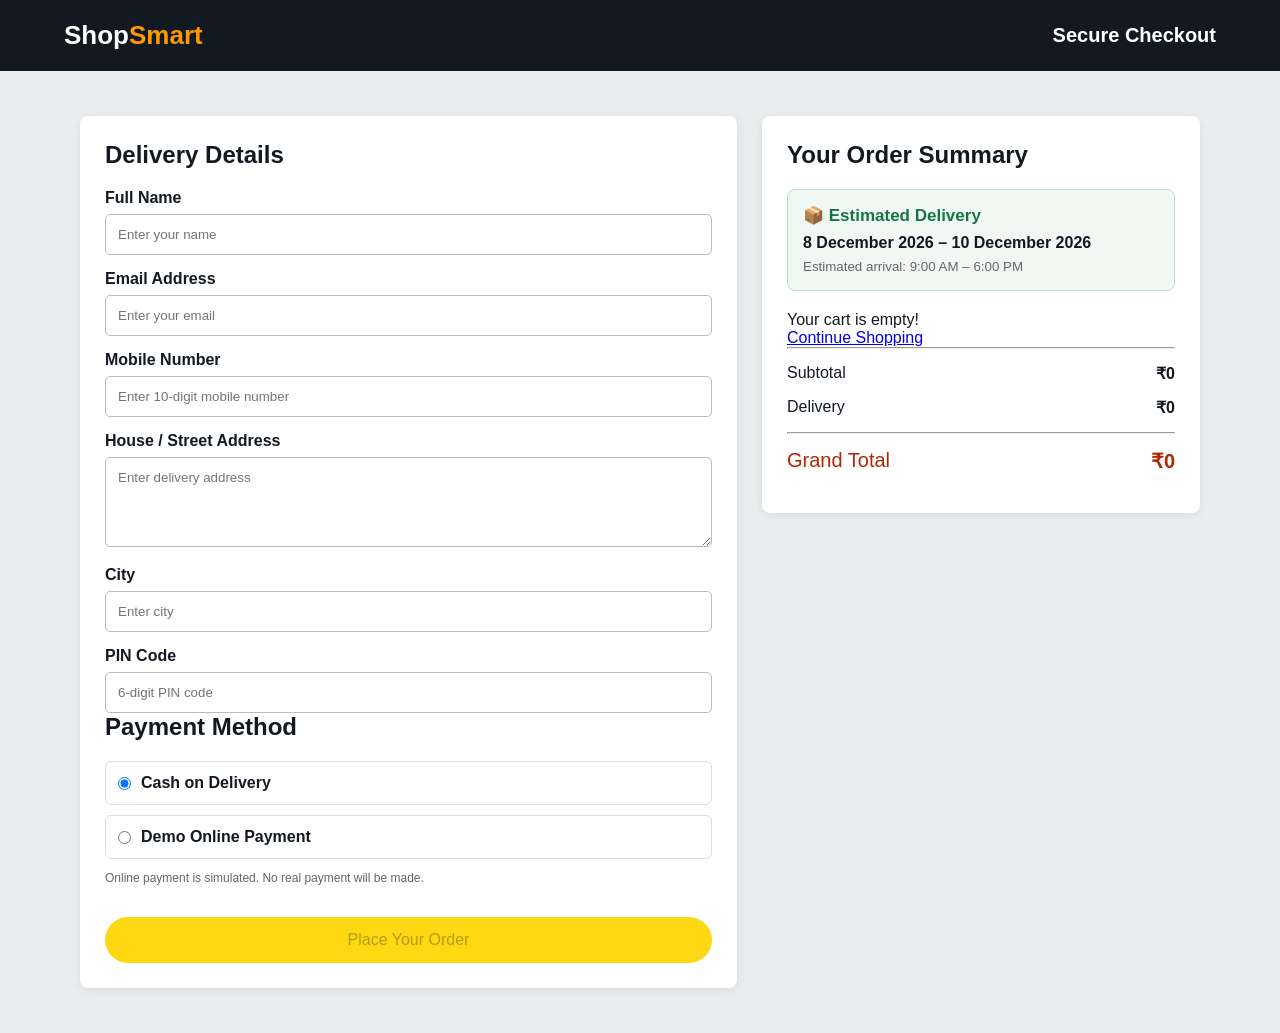
==== checkout.html @ 17caf4c1 "Initial commit via Netlify [skip ci]" ====
<!DOCTYPE html>
<html lang="en">
<head>
    <meta charset="UTF-8">
    <meta name="viewport" content="width=device-width, initial-scale=1.0">

    <title>Checkout | ShopSmart</title>

    <link rel="stylesheet" href="style.css">
</head>

<body class="checkout-page">

    <header class="checkout-header">
        <a href="index.html">Shop<span>Smart</span></a>
        <h2>Secure Checkout</h2>
    </header>

    <main class="checkout-container">

        <section class="checkout-form">

            <h2>Delivery Details</h2>

            <form id="checkoutForm">

                <label>Full Name</label>
                <input type="text" id="customerName"
                    placeholder="Enter your name" required>

                <label>Email Address</label>
                <input type="email" id="customerEmail"
                    placeholder="Enter your email" required>

                <label>Mobile Number</label>
                <input type="tel" id="customerPhone"
                    placeholder="Enter 10-digit mobile number"
                    pattern="[0-9]{10}" required>

                <label>House / Street Address</label>
                <textarea id="customerAddress"
                    placeholder="Enter delivery address"
                    required></textarea>

                <label>City</label>
                <input type="text" id="customerCity"
                    placeholder="Enter city" required>

                <label>PIN Code</label>
                <input type="text" id="customerPin"
                    placeholder="6-digit PIN code"
                    pattern="[0-9]{6}" required>

                <h2>Payment Method</h2>

                <div class="payment-option">
                    <label>
                        <input type="radio" name="payment"
                            value="Cash on Delivery" checked>
                        Cash on Delivery
                    </label>
                </div>

                <div class="payment-option">
                    <label>
                        <input type="radio" name="payment"
                            value="Demo Online Payment">
                        Demo Online Payment
                    </label>
                </div>

                <p class="demo-note">
                    Online payment is simulated. No real payment will be made.
                </p>

                <button type="submit" class="place-order-btn">
                    Place Your Order
                </button>

                <p id="checkoutMessage"></p>

            </form>

        </section>

        <aside class="order-summary">

            <h2>Your Order Summary</h2>
        <div class="delivery-estimate">
            <h3>📦 Estimated Delivery</h3>
            <p id="deliveryDate">Calculating delivery...</p>
            <small>Estimated arrival: 9:00 AM – 6:00 PM</small>
        </div>
            <div id="checkoutItems"></div>

            <hr>

            <div class="checkout-total-row">
                <span>Subtotal</span>
                <strong id="checkoutSubtotal">₹0</strong>
            </div>

            <div class="checkout-total-row">
                <span>Delivery</span>
                <strong id="checkoutDelivery">₹0</strong>
            </div>

            <hr>

            <div class="checkout-total-row final-total">
                <span>Grand Total</span>
                <strong id="checkoutTotal">₹0</strong>
            </div>

        </aside>

    </main>

    <script src="checkout.js"></script>

</body>
</html>
---- style.css ----
* {
    margin: 0;
    padding: 0;
    box-sizing: border-box;
    font-family: Arial, sans-serif;
}

body {
    background: #e8e8e8;
}

/* Navbar */
header {
    background: #131921;
    color: white;
    display: flex;
    align-items: center;
    justify-content: space-between;
    padding: 15px 25px;
    gap: 15px;
}

.logo {
    font-size: 27px;
    font-weight: bold;
    color: white;
}

.logo span {
    color: #febd69;
}

.location small {
    color: #ccc;
}

.search {
    display: flex;
    flex: 1;
    height: 40px;
}

.search select {
    width: 65px;
    border: none;
    background: #eee;
}

.search input {
    flex: 1;
    padding: 10px;
    border: none;
    outline: none;
}

.search button {
    width: 48px;
    border: none;
    background: #febd69;
    cursor: pointer;
}

.nav-links {
    display: flex;
    gap: 18px;
}

.nav-links a {
    color: white;
    text-decoration: none;
    font-size: 14px;
}

/* Navigation */
nav {
    background: #232f3e;
    padding: 13px;
    display: flex;
    gap: 25px;
}

nav a {
    color: white;
    text-decoration: none;
    font-size: 14px;
}

/* Hero */
.hero {
    min-height: 300px;
    background: linear-gradient(90deg, #c8e4f3, #f8e3c4);
    display: flex;
    align-items: center;
    padding: 50px;
}

.hero h1 {
    font-size: 40px;
    margin-bottom: 15px;
}

.hero p {
    font-size: 18px;
    margin-bottom: 25px;
}

.shop-btn {
    background: #ff9900;
    padding: 12px 25px;
    color: black;
    text-decoration: none;
    border-radius: 5px;
}

/* Products */
.products-section {
    padding: 30px;
}

.products-section h2,
.cart-section h2 {
    margin-bottom: 20px;
}

.product-container {
    display: grid;
    grid-template-columns: repeat(auto-fit, minmax(210px, 1fr));
    gap: 20px;
}

.product-card {
    background: white;
    padding: 18px;
    border-radius: 8px;
    text-align: center;
}

.product-card img {
    width: 100%;
    height: 160px;
    object-fit: contain;
}

.product-card h3 {
    margin: 12px 0;
}

.product-card p {
    color: #b12704;
    font-weight: bold;
    margin-bottom: 12px;
}

.product-card button {
    background: #ffd814;
    border: none;
    padding: 10px 20px;
    border-radius: 20px;
    cursor: pointer;
}

/* Cart */
.cart-section {
    background: white;
    margin: 25px;
    padding: 25px;
    border-radius: 8px;
}

.cart-item {
    display: flex;
    justify-content: space-between;
    padding: 12px 0;
    border-bottom: 1px solid #ddd;
}

footer {
    background: #131921;
    color: white;
    text-align: center;
    padding: 30px;
}

@media(max-width: 700px) {
    header {
        flex-wrap: wrap;
    }

    .search {
        order: 3;
        flex-basis: 100%;
    }

    .nav-links {
        flex-wrap: wrap;
    }

    nav {
        flex-wrap: wrap;
        gap: 15px;
    }
}

/* Professional Hero Banner */
.hero-banner {
    min-height: 350px;
    background: linear-gradient(110deg, #dceeff, #fff0d9);
    display: flex;
    align-items: center;
    padding: 50px;
}

.hero-content {
    max-width: 600px;
}

.offer-tag {
    background: #ff9900;
    padding: 8px 15px;
    border-radius: 20px;
    font-size: 13px;
    font-weight: bold;
}

.hero-content h1 {
    font-size: 45px;
    margin: 25px 0 15px;
    color: #131921;
}

.hero-content p {
    font-size: 18px;
    margin-bottom: 30px;
    color: #333;
}

.shop-btn {
    display: inline-block;
    background: #ff9900;
    padding: 13px 25px;
    border-radius: 5px;
    color: #131921;
    text-decoration: none;
    font-weight: bold;
}

.shop-btn:hover {
    background: #e68a00;
}

/* Categories */
.category-section {
    padding: 35px 25px;
}

.category-section h2 {
    margin-bottom: 25px;
}

.category-container {
    display: grid;
    grid-template-columns: repeat(4, 1fr);
    gap: 20px;
}

.category-card {
    background: white;
    padding: 20px;
    border-radius: 8px;
    text-align: center;
    transition: 0.3s;
}

.category-card:hover {
    transform: translateY(-5px);
    box-shadow: 0 5px 15px rgba(0,0,0,0.15);
}

.category-card img {
    width: 100%;
    height: 160px;
    object-fit: contain;
}

.category-card h3 {
    margin: 15px 0;
}

.category-card a {
    color: #007185;
    text-decoration: none;
}

/* Deals */
.deals-section {
    background: white;
    margin: 25px;
    padding: 30px;
    border-radius: 8px;
}

.deals-section h2 {
    margin-bottom: 15px;
}

.deals-section p {
    margin-bottom: 20px;
}

.deal-btn {
    display: inline-block;
    background: #ffd814;
    padding: 12px 20px;
    color: black;
    text-decoration: none;
    border-radius: 20px;
}

/* Responsive */
@media(max-width: 800px) {
    .category-container {
        grid-template-columns: repeat(2, 1fr);
    }

    .hero-content h1 {
        font-size: 32px;
    }
}

@media(max-width: 450px) {
    .category-container {
        grid-template-columns: 1fr;
    }

    .hero-banner {
        padding: 25px;
    }
}

/* Promotional Image Slider */

.slider {
    width: 100%;
    height: 350px;
    position: relative;
    overflow: hidden;
    background: #ffe477;
}

.slide {
    width: 100%;
    height: 100%;
    display: none;
    position: relative;
    align-items: center;
    background: #ffe477;
}

.slide.active {
    display: flex;
}

.slide img {
    width: 55%;
    height: 100%;
    object-fit: cover;
}

.slide-content {
    width: 45%;
    padding: 35px;
    text-align: center;
    z-index: 2;
}

.slide-content span {
    font-size: 14px;
    font-weight: bold;
    color: #b12704;
}

.slide-content h1 {
    font-size: 36px;
    margin: 15px 0;
    color: #131921;
}

.slide-content p {
    font-size: 16px;
    margin-bottom: 20px;
}

.slide-btn {
    display: inline-block;
    background: #131921;
    color: white;
    text-decoration: none;
    padding: 12px 25px;
    border-radius: 4px;
}

.slide-btn:hover {
    background: #ff9900;
    color: black;
}

/* Slider Arrows */

.arrow {
    position: absolute;
    top: 50%;
    transform: translateY(-50%);
    background: rgba(255,255,255,0.8);
    border: none;
    padding: 15px;
    font-size: 22px;
    cursor: pointer;
    z-index: 5;
}

.prev {
    left: 10px;
}

.next {
    right: 10px;
}

/* Slider Dots */

.dots {
    position: absolute;
    bottom: 12px;
    left: 50%;
    transform: translateX(-50%);
    display: flex;
    gap: 10px;
}

.dot {
    width: 12px;
    height: 12px;
    border-radius: 50%;
    border: none;
    background: white;
    cursor: pointer;
}

.dot.active {
    background: #131921;
}

/* Mobile Responsive */

@media(max-width: 650px) {
    .slider {
        height: 280px;
    }

    .slide-content {
        width: 55%;
        padding: 15px;
    }

    .slide-content h1 {
        font-size: 22px;
    }

    .slide-content p {
        font-size: 12px;
    }

    .slide img {
        width: 45%;
    }
}

/* Logo and Delivery Section */

.brand-section {
    display: flex;
    align-items: center;
    gap: 18px;
}

/* Logo */

.amazon-logo {
    position: relative;
    color: white;
    font-size: 29px;
    font-weight: bold;
    letter-spacing: -1.5px;
    padding: 0 5px 8px;
    cursor: pointer;
}

.amazon-smile {
    position: absolute;
    width: 48px;
    height: 10px;
    border-bottom: 3px solid #ff9900;
    border-radius: 50%;
    bottom: 2px;
    left: 10px;
    transform: rotate(3deg);
}

/* Delivery Location */

.delivery-location {
    display: flex;
    align-items: center;
    gap: 4px;
    color: white;
    border: 1px solid transparent;
    padding: 5px;
    cursor: pointer;
}

.delivery-location:hover {
    border: 1px solid white;
}

.location-icon {
    font-size: 16px;
}

.delivery-location small {
    display: block;
    color: #cccccc;
    font-size: 11px;
}

.delivery-location h4 {
    font-size: 13px;
    color: white;
    margin: 2px 0 0;
}

/* Product Listing Design */

.product-controls {
    display: flex;
    justify-content: flex-end;
    gap: 15px;
    margin-bottom: 25px;
}

.product-controls select {
    padding: 10px 15px;
    border: 1px solid #ccc;
    border-radius: 5px;
    background: white;
    cursor: pointer;
}

/* Product Card */

.product-card {
    background: white;
    padding: 18px;
    border-radius: 8px;
    position: relative;
    text-align: center;
    transition: 0.3s;
}

.product-card:hover {
    transform: translateY(-5px);
    box-shadow: 0 5px 18px rgba(0,0,0,0.15);
}

.product-card img {
    width: 100%;
    height: 190px;
    object-fit: contain;
}

.product-card h3 {
    font-size: 17px;
    margin: 12px 0;
}

.product-rating {
    color: #f0a500;
    margin: 8px 0;
}

.product-price {
    color: #b12704;
    font-size: 19px;
    font-weight: bold;
}

.old-price {
    color: #777;
    text-decoration: line-through;
    font-size: 13px;
    margin-left: 5px;
}

.discount {
    background: #cc0c39;
    color: white;
    padding: 5px 9px;
    border-radius: 3px;
    font-size: 12px;
    position: absolute;
    top: 12px;
    left: 12px;
}

.product-card button {
    margin-top: 12px;
    padding: 10px 16px;
    border: none;
    border-radius: 20px;
    cursor: pointer;
}

.add-cart {
    background: #ffd814;
}

.details-btn {
    background: #232f3e;
    color: white;
}

.add-cart:hover {
    background: #f7ca00;
}

.details-btn:hover {
    background: #37475a;
}

@media(max-width: 600px) {
    .product-controls {
        justify-content: flex-start;
        flex-wrap: wrap;
    }
}

/* ADVANCED SHOPPING CART */

.cart-section {
    background: white;
    margin: 25px;
    padding: 25px;
    border-radius: 10px;
}

.cart-section h2 {
    margin-bottom: 25px;
    color: #131921;
}

/* Cart Product */

.cart-item {
    display: flex;
    align-items: center;
    justify-content: space-between;
    gap: 15px;
    padding: 18px 0;
    border-bottom: 1px solid #ddd;
}

.cart-item img {
    width: 90px;
    height: 90px;
    object-fit: contain;
}

.cart-product-info {
    flex: 1;
}

.cart-product-info h3 {
    font-size: 16px;
    margin-bottom: 8px;
}

.cart-product-info p {
    color: #b12704;
    font-weight: bold;
}

/* Quantity Buttons */

.quantity-controls {
    display: flex;
    align-items: center;
    gap: 12px;
}

.quantity-controls button {
    width: 30px;
    height: 30px;
    border: none;
    border-radius: 50%;
    background: #ffd814;
    cursor: pointer;
    font-size: 18px;
}

/* Remove Button */

.remove-btn {
    background: #cc0c39;
    color: white;
    border: none;
    padding: 9px 13px;
    border-radius: 5px;
    cursor: pointer;
}

/* Cart Summary */

.cart-summary {
    max-width: 400px;
    margin: 30px 0 0 auto;
    padding: 20px;
    background: #f7f7f7;
    border-radius: 8px;
}

.cart-summary h3 {
    margin-bottom: 20px;
}

.summary-row {
    display: flex;
    justify-content: space-between;
    margin: 15px 0;
}

.grand-total {
    font-size: 19px;
    color: #b12704;
}

.checkout-btn {
    width: 100%;
    padding: 13px;
    background: #ffd814;
    border: none;
    border-radius: 25px;
    font-size: 16px;
    cursor: pointer;
    margin-top: 15px;
}

.checkout-btn:hover {
    background: #f7ca00;
}

.empty-cart {
    padding: 25px;
    text-align: center;
    color: #777;
}

/* Mobile Responsive */

@media(max-width: 600px) {
    .cart-item {
        flex-wrap: wrap;
    }

    .cart-product-info {
        min-width: 120px;
    }

    .cart-summary {
        max-width: 100%;
    }
}

/* LOGIN AND SIGNUP DESIGN */

.auth-page {
    background: #e8e8e8;
    min-height: 100vh;
    display: flex;
    justify-content: center;
    align-items: center;
    padding: 20px;
}

.auth-container {
    width: 100%;
    max-width: 420px;
}

.auth-logo {
    display: block;
    text-align: center;
    font-size: 32px;
    font-weight: bold;
    color: #131921;
    text-decoration: none;
    margin-bottom: 25px;
}

.auth-logo span {
    color: #ff9900;
}

.auth-box {
    background: white;
    padding: 30px;
    border: 1px solid #ddd;
    border-radius: 10px;
    box-shadow: 0 4px 15px rgba(0,0,0,0.08);
}

.auth-box h2 {
    margin-bottom: 8px;
    color: #131921;
}

.auth-box > p {
    color: #666;
    margin-bottom: 22px;
}

.auth-box label {
    display: block;
    margin: 15px 0 7px;
    font-weight: bold;
    font-size: 14px;
}

.auth-box input {
    width: 100%;
    padding: 12px;
    border: 1px solid #bbb;
    border-radius: 5px;
    outline: none;
}

.auth-box input:focus {
    border-color: #ff9900;
    box-shadow: 0 0 4px #ff9900;
}

.password-box {
    display: flex;
    border: 1px solid #bbb;
    border-radius: 5px;
    overflow: hidden;
}

.password-box input {
    border: none;
    border-radius: 0;
}

.password-box button {
    border: none;
    background: white;
    padding: 0 12px;
    cursor: pointer;
}

.auth-btn {
    width: 100%;
    padding: 13px;
    margin-top: 22px;
    border: none;
    border-radius: 25px;
    background: #ffd814;
    font-size: 16px;
    cursor: pointer;
}

.auth-btn:hover {
    background: #f7ca00;
}

.auth-bottom {
    margin-top: 20px;
    text-align: center;
    font-size: 14px;
}

.auth-bottom a {
    color: #007185;
    text-decoration: none;
    font-weight: bold;
}

.auth-message {
    margin-top: 12px;
    font-size: 14px;
}

/* WISHLIST SECTION */

.wishlist-section {
    background: white;
    margin: 25px;
    padding: 25px;
    border-radius: 10px;
}

.wishlist-section h2 {
    color: #131921;
    margin-bottom: 25px;
}

.wishlist-container {
    display: grid;
    grid-template-columns: repeat(
        auto-fit,
        minmax(200px, 1fr)
    );
    gap: 20px;
}

.wishlist-card {
    background: #fff;
    border: 1px solid #ddd;
    border-radius: 8px;
    padding: 15px;
    text-align: center;
    transition: 0.3s;
}

.wishlist-card:hover {
    transform: translateY(-4px);
    box-shadow: 0 5px 15px rgba(0,0,0,0.12);
}

.wishlist-card img {
    width: 100%;
    height: 160px;
    object-fit: contain;
}

.wishlist-card h3 {
    margin: 12px 0;
    font-size: 17px;
}

.wishlist-price {
    color: #b12704;
    font-weight: bold;
    font-size: 18px;
}

.wishlist-btn {
    display: block;
    width: 100%;
    margin-top: 10px;
    padding: 10px;
    border: none;
    border-radius: 20px;
    background: #ffb6c1;
    cursor: pointer;
}

.wishlist-remove {
    display: block;
    width: 100%;
    margin-top: 10px;
    padding: 10px;
    border: none;
    border-radius: 20px;
    background: #cc0c39;
    color: white;
    cursor: pointer;
}

.move-cart-btn {
    display: block;
    width: 100%;
    margin-top: 10px;
    padding: 10px;
    border: none;
    border-radius: 20px;
    background: #ffd814;
    cursor: pointer;
}

.wishlist-empty {
    color: #777;
    padding: 20px;
}

@media(max-width: 600px) {
    .wishlist-section {
        margin: 12px;
        padding: 15px;
    }
}
/* STEP 11 - CHECKOUT PAGE */

.checkout-page {
    background: #eaeded;
    min-height: 100vh;
    color: #131921;
}

.checkout-header {
    background: #131921;
    color: white;
    padding: 20px 5%;
    display: flex;
    align-items: center;
    justify-content: space-between;
    gap: 15px;
}

.checkout-header a {
    color: white;
    text-decoration: none;
    font-size: 26px;
    font-weight: bold;
}

.checkout-header a span {
    color: #ff9900;
}

.checkout-header h2 {
    font-size: 20px;
}

.checkout-container {
    max-width: 1150px;
    margin: 30px auto;
    padding: 15px;
    display: grid;
    grid-template-columns: 1.5fr 1fr;
    gap: 25px;
    align-items: start;
}

.checkout-form,
.order-summary {
    background: white;
    padding: 25px;
    border-radius: 8px;
    box-shadow: 0 2px 8px rgba(0,0,0,0.08);
}

.checkout-form h2,
.order-summary h2 {
    margin-bottom: 20px;
}

.checkout-form label {
    display: block;
    margin: 15px 0 7px;
    font-weight: bold;
}

.checkout-form input:not([type="radio"]),
.checkout-form textarea {
    width: 100%;
    padding: 12px;
    border: 1px solid #bbb;
    border-radius: 5px;
    outline: none;
}

.checkout-form textarea {
    min-height: 90px;
    resize: vertical;
}

.checkout-form input:focus,
.checkout-form textarea:focus {
    border-color: #ff9900;
}

.payment-option {
    padding: 12px;
    border: 1px solid #ddd;
    border-radius: 6px;
    margin: 10px 0;
}

.payment-option label {
    display: flex;
    align-items: center;
    gap: 10px;
    margin: 0;
    cursor: pointer;
}

.demo-note {
    color: #666;
    font-size: 12px;
    margin: 12px 0;
}

.place-order-btn {
    width: 100%;
    padding: 14px;
    background: #ffd814;
    border: none;
    border-radius: 25px;
    font-size: 16px;
    cursor: pointer;
    margin-top: 20px;
}

.place-order-btn:hover {
    background: #f7ca00;
}

.checkout-product {
    display: flex;
    align-items: center;
    gap: 12px;
    padding: 12px 0;
    border-bottom: 1px solid #ddd;
}

.checkout-product img {
    width: 65px;
    height: 65px;
    object-fit: contain;
}

.checkout-product-info {
    flex: 1;
}

.checkout-product-info p {
    color: #666;
    font-size: 13px;
    margin-top: 5px;
}

.checkout-total-row {
    display: flex;
    justify-content: space-between;
    margin: 15px 0;
    gap: 10px;
}

.final-total {
    font-size: 20px;
    color: #b12704;
}

@media(max-width: 750px) {
    .checkout-container {
        grid-template-columns: 1fr;
    }

    .checkout-header {
        flex-wrap: wrap;
    }
}
/* DELIVERY ESTIMATE */

.delivery-estimate {
    background: #f0f8f4;
    border: 1px solid #b7dfc8;
    border-radius: 8px;
    padding: 15px;
    margin: 15px 0 20px;
}

.delivery-estimate h3 {
    color: #167542;
    margin-bottom: 8px;
    font-size: 17px;
}

.delivery-estimate p {
    font-weight: bold;
    color: #131921;
    margin-bottom: 5px;
}

.delivery-estimate small {
    color: #666;
}
/* STEP 12 - ORDER HISTORY */

.orders-page {
    background: #eaeded;
    min-height: 100vh;
    color: #131921;
}

.orders-header {
    background: #131921;
    color: white;
    padding: 18px 5%;
    display: flex;
    justify-content: space-between;
    align-items: center;
    gap: 15px;
    flex-wrap: wrap;
}

.orders-logo {
    color: white;
    font-size: 26px;
    font-weight: bold;
    text-decoration: none;
}

.orders-logo span {
    color: #ff9900;
}

.back-shopping {
    color: white;
    text-decoration: none;
}

.orders-container {
    max-width: 1050px;
    margin: 30px auto;
    padding: 15px;
}

.orders-container h1 {
    margin-bottom: 8px;
}

.orders-subtitle {
    color: #666;
    margin-bottom: 25px;
}

.order-card {
    background: white;
    border: 1px solid #ddd;
    border-radius: 9px;
    margin-bottom: 22px;
    overflow: hidden;
}

.order-card-header {
    background: #f6f6f6;
    padding: 16px;
    display: flex;
    justify-content: space-between;
    gap: 15px;
    flex-wrap: wrap;
    border-bottom: 1px solid #ddd;
}

.order-card-body {
    padding: 20px;
}

.order-product {
    display: flex;
    align-items: center;
    gap: 15px;
    padding: 12px 0;
    border-bottom: 1px solid #eee;
}

.order-product img {
    width: 75px;
    height: 75px;
    object-fit: contain;
}

.order-product-info {
    flex: 1;
}

.order-product-info h3 {
    font-size: 16px;
    margin-bottom: 6px;
}

.order-status {
    display: inline-block;
    padding: 6px 12px;
    background: #e4f5e9;
    color: #167542;
    border-radius: 20px;
    font-size: 13px;
    font-weight: bold;
}

.order-total {
    color: #b12704;
    font-size: 19px;
    font-weight: bold;
    margin-top: 15px;
}

.order-details-btn {
    background: #ffd814;
    border: none;
    padding: 10px 18px;
    border-radius: 20px;
    cursor: pointer;
    margin-top: 15px;
}

.no-orders {
    background: white;
    padding: 40px 20px;
    text-align: center;
    border-radius: 10px;
}

.no-orders a {
    display: inline-block;
    background: #ffd814;
    padding: 12px 20px;
    margin-top: 15px;
    border-radius: 20px;
    color: #111;
    text-decoration: none;
}

@media(max-width: 600px) {
    .order-card-header {
        flex-direction: column;
    }

    .order-product {
        flex-wrap: wrap;
    }
}
.admin-container {
  max-width: 900px;
  margin: 30px auto;
  padding: 20px;
}

#adminProductForm {
  display: grid;
  gap: 12px;
  margin-bottom: 30px;
}

#adminProductForm input {
  padding: 12px;
  border: 1px solid #ccc;
  border-radius: 5px;
}

#adminProductForm button,
.admin-product button {
  padding: 10px 15px;
  background: #febd69;
  border: none;
  border-radius: 5px;
  cursor: pointer;
}

.admin-product {
  display: flex;
  justify-content: space-between;
  align-items: center;
  gap: 12px;
  padding: 15px;
  margin: 10px 0;
  background: white;
  border: 1px solid #ddd;
  border-radius: 5px;
}#sortBy {
    padding: 10px;
    border: 1px solid #ccc;
    border-radius: 5px;
    background: white;
    cursor: pointer;
    margin: 5px;
}
/* STEP 15 - PRODUCT DETAILS */

.product-header {
    background: #131921;
    padding: 20px 4%;
    display: flex;
    justify-content: space-between;
    align-items: center;
}

.product-header a {
    color: white;
    text-decoration: none;
}

.product-logo {
    font-size: 27px;
    font-weight: bold;
}

.product-logo span {
    color: #ff9900;
}

.product-details-container {
    max-width: 1200px;
    margin: 40px auto;
    padding: 20px;
}

.product-detail-card {
    display: grid;
    grid-template-columns: 1fr 1fr;
    gap: 40px;
    background: white;
    padding: 30px;
    border-radius: 10px;
}

.detail-image {
    display: flex;
    align-items: center;
    justify-content: center;
}

.detail-image img {
    width: 100%;
    max-height: 450px;
    object-fit: contain;
}

.detail-info h1 {
    font-size: 28px;
    margin-bottom: 15px;
}

.detail-category {
    color: #666;
}

.detail-rating {
    color: #e47911;
    margin: 15px 0;
}

.detail-price {
    color: #b12704;
    font-size: 28px;
}

.detail-discount {
    color: green;
    margin: 8px 0;
}

.detail-old-price {
    color: #777;
    text-decoration: line-through;
}

.delivery-info {
    background: #f5f5f5;
    padding: 18px;
    margin: 20px 0;
    border-radius: 8px;
}

.detail-cart-btn,
.detail-buy-btn {
    width: 100%;
    padding: 14px;
    margin: 8px 0;
    border: none;
    border-radius: 25px;
    cursor: pointer;
    font-size: 16px;
}

.detail-cart-btn {
    background: #ffd814;
}

.detail-buy-btn {
    background: #ffa41c;
}

@media(max-width: 700px) {
    .product-detail-card {
        grid-template-columns: 1fr;
    }
}
.product-card {
    cursor: pointer;
}

.product-card:hover {
    transform: translateY(-5px);
    transition: 0.3s;
}/* STEP 17 - ORDER TRACKING */

.tracking-container {
    max-width: 900px;
    margin: 40px auto;
    padding: 20px;
}

.tracking-container h1 {
    margin-bottom: 25px;
}

.tracking-search {
    display: flex;
    gap: 10px;
    margin-bottom: 25px;
}

.tracking-search input {
    flex: 1;
    padding: 13px;
    border: 1px solid #ccc;
    border-radius: 6px;
}

.tracking-search button {
    padding: 12px 22px;
    background: #ffd814;
    border: none;
    border-radius: 6px;
    cursor: pointer;
}

.tracking-card {
    background: white;
    padding: 25px;
    border-radius: 10px;
    border: 1px solid #ddd;
}

.tracking-card h2,
.tracking-card h3 {
    margin: 15px 0;
}

.tracking-timeline {
    display: flex;
    justify-content: space-between;
    margin: 35px 0;
    gap: 8px;
}

.tracking-step {
    flex: 1;
    text-align: center;
    color: #999;
    position: relative;
}

.tracking-dot {
    width: 32px;
    height: 32px;
    margin: 0 auto 10px;
    border: 2px solid #ccc;
    border-radius: 50%;
    display: flex;
    align-items: center;
    justify-content: center;
}

.tracking-step.completed {
    color: #16834a;
}

.tracking-step.completed .tracking-dot {
    background: #16834a;
    border-color: #16834a;
    color: white;
}

.current-status {
    color: #16834a;
}

@media(max-width: 600px) {
    .tracking-search {
        flex-direction: column;
    }

    .tracking-timeline {
        flex-direction: column;
        align-items: flex-start;
        gap: 18px;
    }

    .tracking-step {
        display: flex;
        align-items: center;
        gap: 12px;
    }

    .tracking-dot {
        margin: 0;
        flex-shrink: 0;
    }
}
/* STEP 19 - REVIEWS */

.reviews-section{
    margin-top:40px;
}

.review-form{
    display:flex;
    flex-direction:column;
    gap:12px;
    margin:20px 0;
}

.review-form select,
.review-form textarea{
    padding:12px;
    border:1px solid #ccc;
    border-radius:6px;
}

.review-form textarea{
    min-height:90px;
    resize:vertical;
}

.review-form button{
    background:#ffd814;
    border:none;
    padding:12px;
    border-radius:20px;
    cursor:pointer;
}

.review-item{
    border-bottom:1px solid #ddd;
    padding:15px 0;
}${product.stock > 0
    ? `<p class="stock-status">
         Available Stock: ${product.stock}
       </p>`
    : `<p class="out-of-stock">
         Out of Stock
       </p>`
}
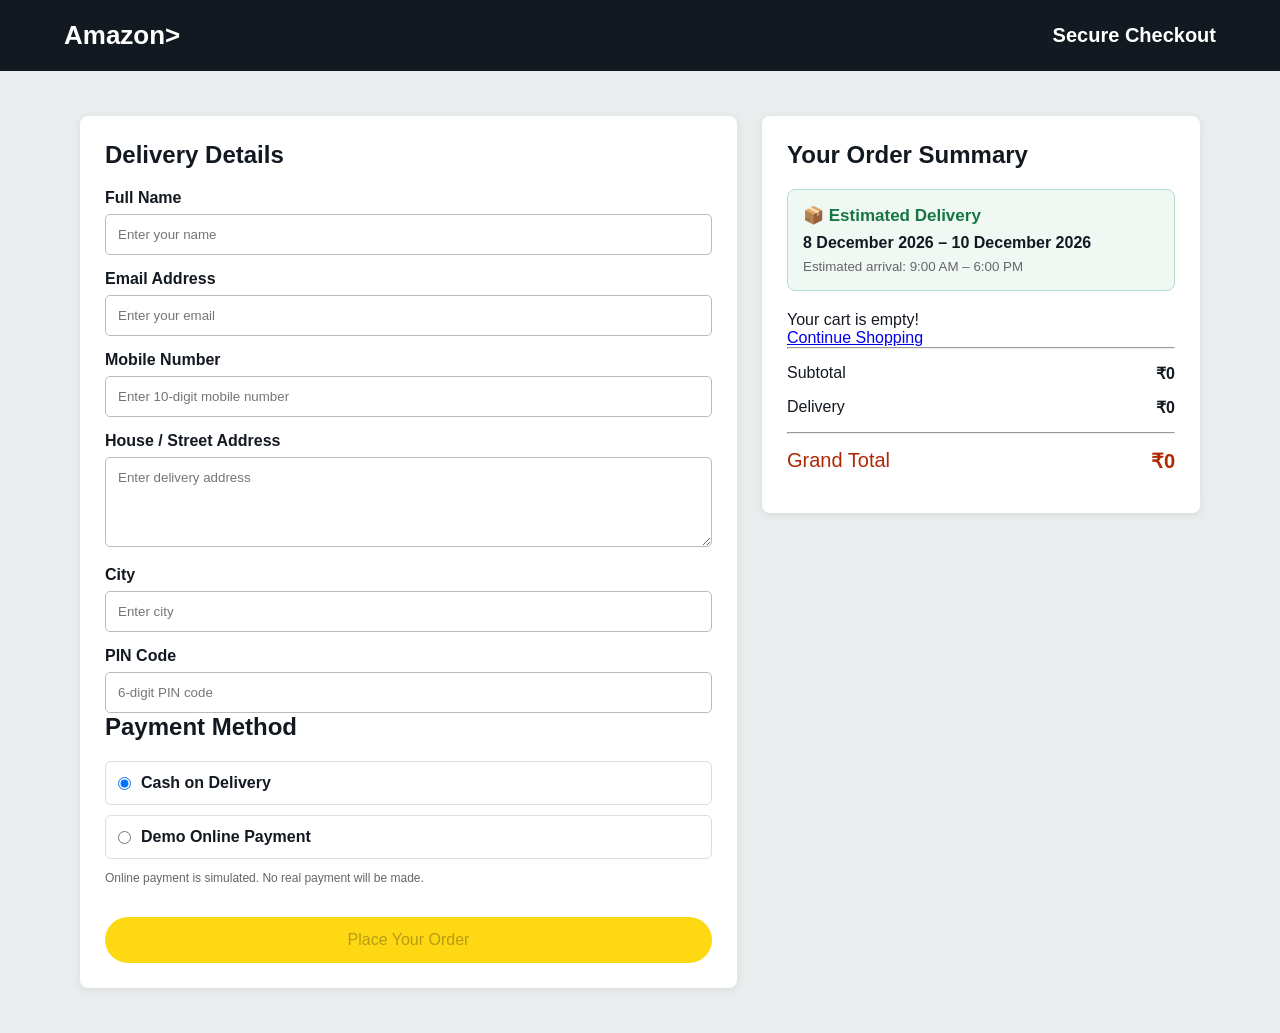
==== commit 10446a3a: "Update title and header link to Amazon" ====
--- a/checkout.html
+++ b/checkout.html
@@ -4,7 +4,7 @@
     <meta charset="UTF-8">
     <meta name="viewport" content="width=device-width, initial-scale=1.0">
 
-    <title>Checkout | ShopSmart</title>
+    <title>Checkout | Amazon</title>
 
     <link rel="stylesheet" href="style.css">
 </head>
@@ -12,7 +12,7 @@
 <body class="checkout-page">
 
     <header class="checkout-header">
-        <a href="index.html">Shop<span>Smart</span></a>
+        <a href="index.html">Amazon></a>
         <h2>Secure Checkout</h2>
     </header>
 
@@ -119,4 +119,4 @@
     <script src="checkout.js"></script>
 
 </body>
-</html>+</html>
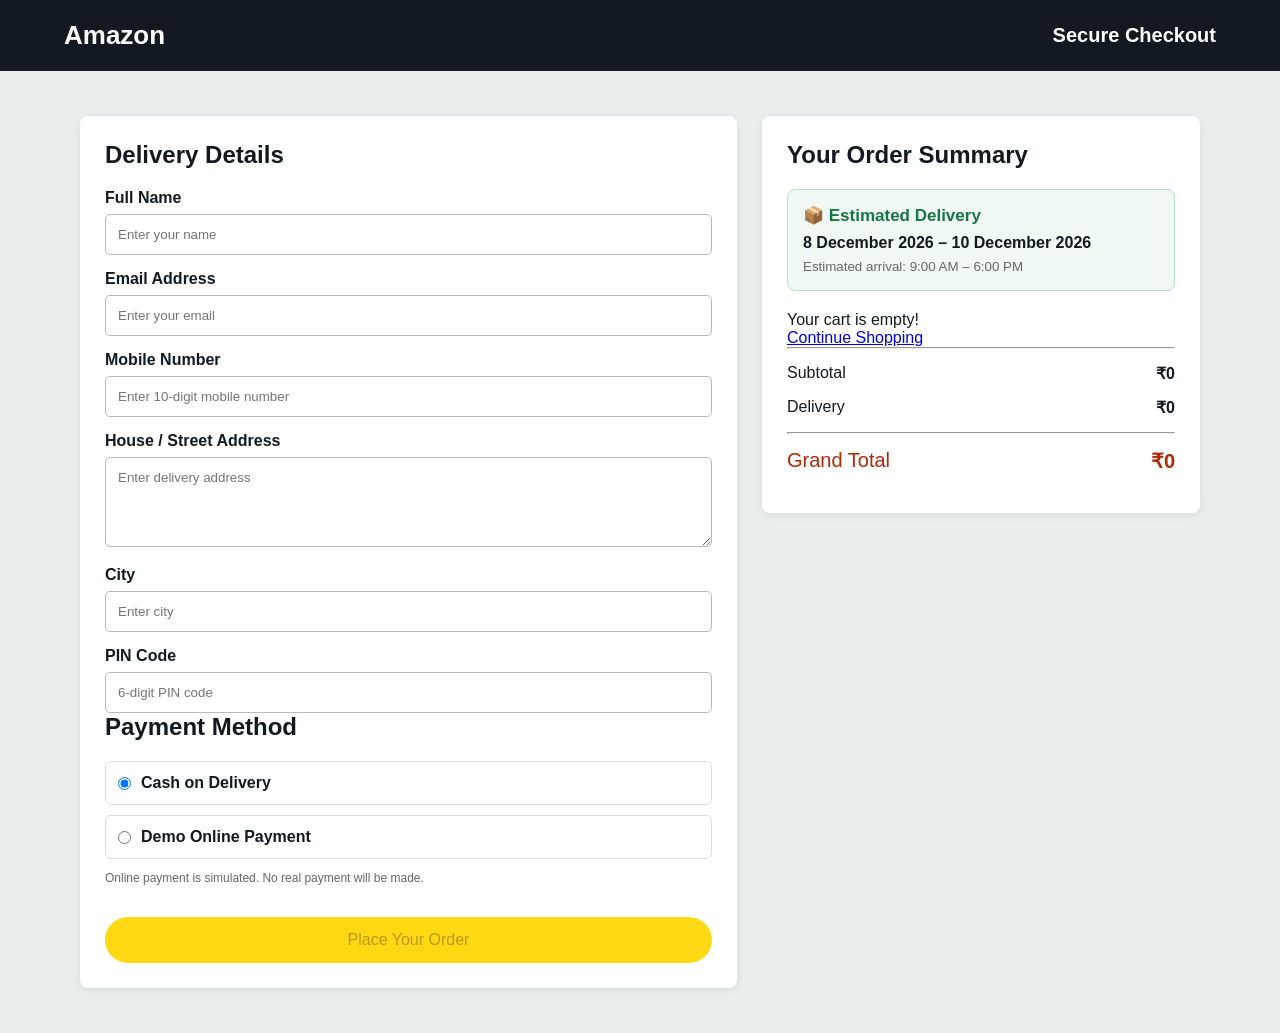
==== commit 649f4190: "Fix anchor tag closing in checkout.html" ====
--- a/checkout.html
+++ b/checkout.html
@@ -12,7 +12,7 @@
 <body class="checkout-page">
 
     <header class="checkout-header">
-        <a href="index.html">Amazon></a>
+        <a href="index.html">Amazon</a>
         <h2>Secure Checkout</h2>
     </header>
 
